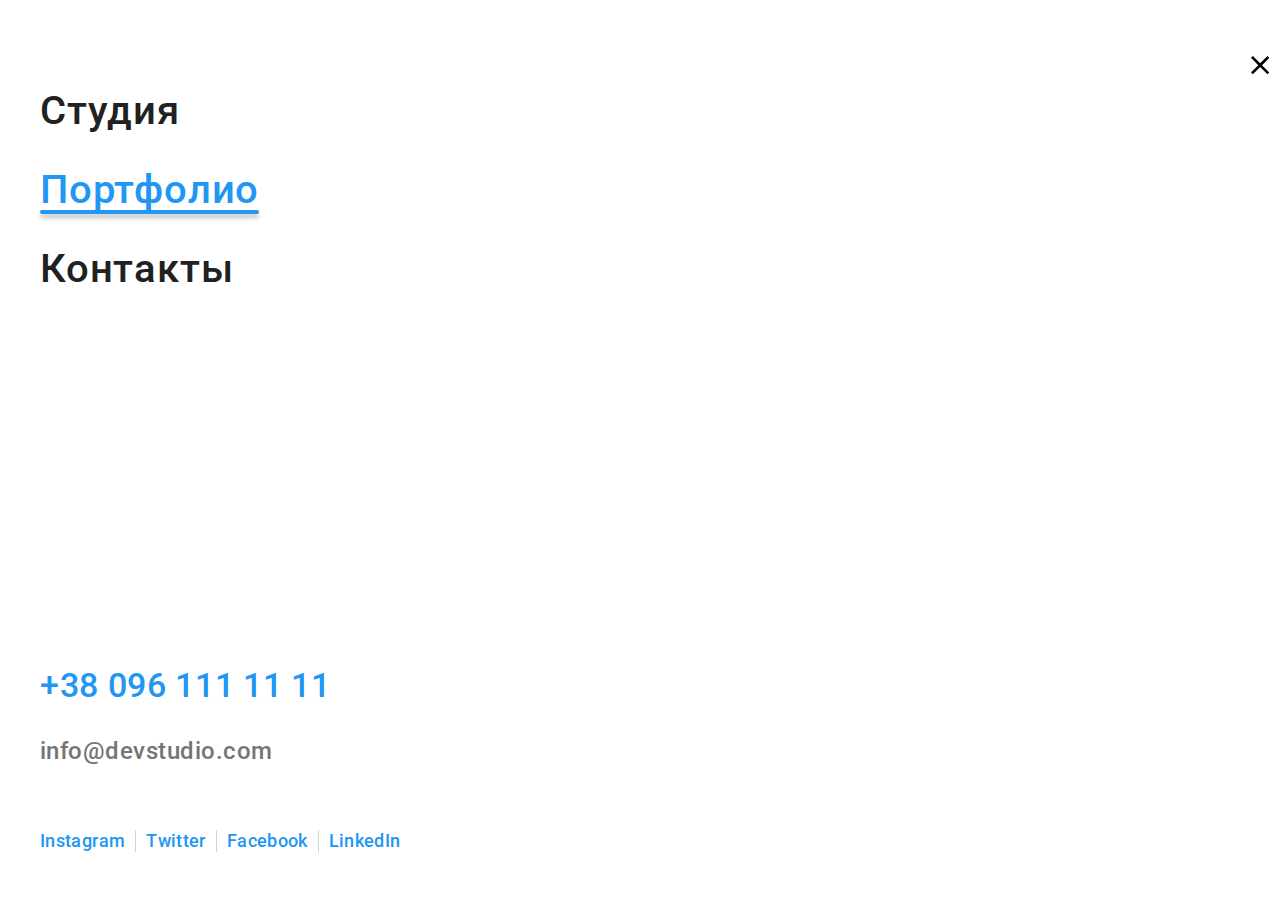
==== portfolio.html @ 72cf3270 "first commit" ====
<!DOCTYPE html>
<html lang="ru">
  <head>
    <meta charset="UTF-8" />
    <meta http-equiv="X-UA-Compatible" content="IE=edge" />
    <meta name="viewport" content="width=device-width, initial-scale=1.0" />
    <title>WebStudio</title>
    <link
      rel="stylesheet"
      href="https://cdnjs.cloudflare.com/ajax/libs/modern-normalize/1.1.0/modern-normalize.min.css"
    />
    <link rel="preconnect" href="https://fonts.googleapis.com" />
    <link rel="preconnect" href="https://fonts.gstatic.com" crossorigin />
    <link
      href="https://fonts.googleapis.com/css2?family=Raleway:wght@700&family=Roboto:wght@400;500;700;900&display=swap"
      rel="stylesheet"
    />
    <link rel="stylesheet" href="./css/main.css" />
  </head>
  <body>
    <!-- Навигация -->
    <header class="header">
      <div class="container header__conteiner">
        <nav class="navigation">
          <a href="./index.html" class="navigation__logo logo"
            >Web<span class="span-studio--black">Studio</span></a
          >
          <ul class="navigation__list">
            <li class="navigation__item">
              <a href="./index.html" class="navigation__link">Студия</a>
            </li>
            <li class="navigation__item">
              <a href="./portfolio.html" class="navigation__link current"
                >Портфолио</a
              >
            </li>
            <li class="navigation__item">
              <a href="" class="navigation__link">Контакты</a>
            </li>
          </ul>
        </nav>
        <ul class="contacts">
          <li class="contacts__item">
            <a href="mailto:info@devstudio.com" class="navigation__link mail">
              <svg class="contacts__icon mail" width="16" height="12">
                <use href="./images/symbol-defs.svg#icon-envelope"></use>
              </svg>
              info@devstudio.com
            </a>
          </li>

          <li class="contacts__item">
            <a href="tel:+380961111111" class="navigation__link tel">
              <svg class="contacts__icon tel" width="10" height="16">
                <use href="./images/symbol-defs.svg#icon-smartphone"></use>
              </svg>
              +38 096 111 11 11
            </a>
          </li>
        </ul>
        <button type="button" class="menu-open-btn">
          <svg class="menu-open__icon" width="24" height="16">
            <use href="./images/symbol-defs-2.svg#icon-menu-open"></use>
          </svg>
        </button>

        <div class="mob-menu">
          <div class="container-menu">
            <div class="mob-menu-top">
              <button type="button" class="menu-close-btn">
                <svg class="menu-close__icon" width="18.67" height="18.67">
                  <use href="./images/symbol-defs-2.svg#icon-menu-close"></use>
                </svg>
              </button>
              <ul class="mob-menu__list">
                <li class="mob-menu__item">
                  <a href="./index.html" class="mob-menu__link">Студия</a>
                </li>
                <li class="mob-menu__item">
                  <a href="./portfolio.html" class="mob-menu__link current"
                    >Портфолио</a
                  >
                </li>
                <li class="mob-menu__item">
                  <a href="" class="mob-menu__link">Контакты</a>
                </li>
              </ul>
            </div>
            <div class="mob-menu-bottom">
              <ul class="mob-menu__contacts">
                <li class="mob-menu__contacts__item">
                  <a href="tel:+380961111111" class="mob-menu__link tel">
                    +38 096 111 11 11
                  </a>
                </li>

                <li class="mob-menu__contacts__item">
                  <a
                    href="mailto:info@devstudio.com"
                    class="mob-menu__link mail"
                  >
                    info@devstudio.com
                  </a>
                </li>
              </ul>
              <div class="menu-social">
                <ul class="menu-social__list">
                  <li class="menu-social__item">
                    <a href="" class="menu-social__link">Instagram</a>
                  </li>
                  <li class="menu-social__item">
                    <a href="" class="menu-social__link">Twitter</a>
                  </li>
                  <li class="menu-social__item">
                    <a href="" class="menu-social__link">Facebook</a>
                  </li>
                  <li class="menu-social__item">
                    <a href="" class="menu-social__link">LinkedIn</a>
                  </li>
                </ul>
              </div>
            </div>
          </div>
        </div>
      </div>
    </header>
    <!-- Основной контент портфолио -->
    <!-- <main class="main">
      <section class="portfolio section">
        <div class="container">
          <h1 class="visually-hiden">Портфолио</h1>
          <ul class="button__list">
            <li class="button__item">
              <button type="button" class="button__portfolio">Все</button>
            </li>
            <li class="button__item">
              <button type="button" class="button__portfolio">Веб-Сайты</button>
            </li>
            <li class="button__item">
              <button type="button" class="button__portfolio">
                Приложения
              </button>
            </li>
            <li class="button__item">
              <button type="button" class="button__portfolio">Дизайн</button>
            </li>
            <li class="button__item">
              <button type="button" class="button__portfolio">Маркетинг</button>
            </li>
          </ul>

          <ul class="portfolio__list">
            <li class="portfolio__item">
              <a href="" class="portfolio__link">
                <div class="portfolio__wrap">
                  <img
                    src="./images/img_7.jpg"
                    alt="экран ноутбука"
                    width="370"
                    height="294"
                    class="porfolio__img"
                  />
                  <p class="portfolio__text">
                    Технокряк это современная площадка распространения
                    коронавируса. Компании используют эту платформу для
                    цифрового шпионажа и атак на защищённые сервера конкурентов.
                  </p>
                </div>
                <div class="portfolio__desc">
                  <h2 class="portfolio__title">Технокряк</h2>
                  <p class="portfolio__subtitle">Веб-сайт</p>
                </div>
              </a>
            </li>
            <li class="portfolio__item">
              <a href="" class="portfolio__link"
                ><div class="portfolio__wrap">
                  <img
                    src="./images/img_8.jpg"
                    alt="баскетболисты"
                    width="370"
                    height="294"
                    class="porfolio__img"
                  />
                  <p class="portfolio__text">
                    Технокряк это современная площадка распространения
                    коронавируса. Компании используют эту платформу для
                    цифрового шпионажа и атак на защищённые сервера конкурентов.
                  </p>
                </div>
                <div class="portfolio__desc">
                  <h2 class="portfolio__title">
                    Постер New Orlean vs Golden Star
                  </h2>
                  <p class="portfolio__subtitle">Дизайн</p>
                </div>
              </a>
            </li>
            <li class="portfolio__item">
              <a href="" class="portfolio__link"
                ><div class="portfolio__wrap">
                  <img
                    src="./images/img_9.jpg"
                    alt="логотип рыбного ресторана"
                    width="370"
                    height="294"
                    class="porfolio__img"
                  />
                  <p class="portfolio__text">
                    Технокряк это современная площадка распространения
                    коронавируса. Компании используют эту платформу для
                    цифрового шпионажа и атак на защищённые сервера конкурентов.
                  </p>
                </div>
                <div class="portfolio__desc">
                  <h2 class="portfolio__title">Ресторан Seafood</h2>
                  <p class="portfolio__subtitle">Приложение</p>
                </div>
              </a>
            </li>
            <li class="portfolio__item">
              <a href="" class="portfolio__link"
                ><div class="portfolio__wrap">
                  <img
                    src="./images/img_10.jpg"
                    alt="наушники"
                    width="370"
                    height="294"
                    class="porfolio__img"
                  />
                  <p class="portfolio__text">
                    Технокряк это современная площадка распространения
                    коронавируса. Компании используют эту платформу для
                    цифрового шпионажа и атак на защищённые сервера конкурентов.
                  </p>
                </div>
                <div class="portfolio__desc">
                  <h2 class="portfolio__title">Проект Prime</h2>
                  <p class="portfolio__subtitle">Маркетинг</p>
                </div>
              </a>
            </li>
            <li class="portfolio__item">
              <a href="" class="portfolio__link"
                ><div class="portfolio__wrap">
                  <img
                    src="./images/img_11.jpg"
                    alt="две коробки"
                    width="370"
                    height="294"
                    class="porfolio__img"
                  />
                  <p class="portfolio__text">
                    Технокряк это современная площадка распространения
                    коронавируса. Компании используют эту платформу для
                    цифрового шпионажа и атак на защищённые сервера конкурентов.
                  </p>
                </div>
                <div class="portfolio__desc">
                  <h2 class="portfolio__title">Проект Boxes</h2>
                  <p class="portfolio__subtitle">Приложение</p>
                </div>
              </a>
            </li>
            <li class="portfolio__item">
              <a href="" class="portfolio__link"
                ><div class="portfolio__wrap">
                  <img
                    src="./images/img_12.jpg"
                    alt="монитор"
                    width="370"
                    height="294"
                    class="porfolio__img"
                  />
                  <p class="portfolio__text">
                    Технокряк это современная площадка распространения
                    коронавируса. Компании используют эту платформу для
                    цифрового шпионажа и атак на защищённые сервера конкурентов.
                  </p>
                </div>
                <div class="portfolio__desc">
                  <h2 class="portfolio__title">Inspiration has no Borders</h2>
                  <p class="portfolio__subtitle">Веб-сайт</p>
                </div>
              </a>
            </li>
            <li class="portfolio__item">
              <a href="" class="portfolio__link"
                ><div class="portfolio__wrap">
                  <img
                    src="./images/img_13.jpg"
                    alt="открытая книга"
                    width="370"
                    height="294"
                    class="porfolio__img"
                  />
                  <p class="portfolio__text">
                    Технокряк это современная площадка распространения
                    коронавируса. Компании используют эту платформу для
                    цифрового шпионажа и атак на защищённые сервера конкурентов.
                  </p>
                </div>
                <div class="portfolio__desc">
                  <h2 class="portfolio__title">Издание Limited Edition</h2>
                  <p class="portfolio__subtitle">Дизайн</p>
                </div>
              </a>
            </li>
            <li class="portfolio__item">
              <a href="" class="portfolio__link"
                ><div class="portfolio__wrap">
                  <img
                    src="./images/img_14.jpg"
                    alt="этикетка"
                    width="370"
                    height="294"
                    class="porfolio__img"
                  />
                  <p class="portfolio__text">
                    Технокряк это современная площадка распространения
                    коронавируса. Компании используют эту платформу для
                    цифрового шпионажа и атак на защищённые сервера конкурентов.
                  </p>
                </div>
                <div class="portfolio__desc">
                  <h2 class="portfolio__title">Проект LAB</h2>
                  <p class="portfolio__subtitle">Маркетинг</p>
                </div>
              </a>
            </li>
            <li class="portfolio__item">
              <a href="" class="portfolio__link"
                ><div class="portfolio__wrap">
                  <img
                    src="./images/img_15.jpg"
                    alt="человек печатает на ноутбуке"
                    width="370"
                    height="294"
                    class="porfolio__img"
                  />
                  <p class="portfolio__text">
                    Технокряк это современная площадка распространения
                    коронавируса. Компании используют эту платформу для
                    цифрового шпионажа и атак на защищённые сервера конкурентов.
                  </p>
                </div>
                <div class="portfolio__desc">
                  <h2 class="portfolio__title">Growing Business</h2>
                  <p class="portfolio__subtitle">Приложение</p>
                </div>
              </a>
            </li>
          </ul>
        </div>
      </section>
    </main> -->

    <!-- Футер -->
    <footer class="footer">
      <div class="container footer-container">
        <div class="footer__address">
          <a href="./index.html" class="logo footer__logo"
            >Web<span class="span-studio--white">Studio</span></a
          >
          <address class="address">
            <ul class="address__list">
              <li class="address__item">
                <a
                  href="https://goo.gl/maps/JMuif2NkqDSQ35PG6"
                  target="_blank"
                  class="address__link"
                  >г. Киев, пр-т Леси Украинки, 26</a
                >
              </li>
              <li class="address__item">
                <a href="mailto:info@example.com" class="address__link-mail"
                  >info@example.com</a
                >
              </li>
              <li class="address__item">
                <a href="tel:+380991111111" class="address__link-tel"
                  >+38 099 111 11 11</a
                >
              </li>
            </ul>
          </address>
        </div>
        <div class="footer__social">
          <p class="footer__text">присоединяйтесь</p>
          <ul class="social">
            <li class="social__item">
              <a href="" class="social__link social__link--footer"
                ><svg class="social__icon" width="20" height="20">
                  <use href="./images/social-defs.svg#icon-instagram"></use>
                </svg>
              </a>
            </li>
            <li class="social__item">
              <a href="" class="social__link social__link--footer"
                ><svg class="social__icon" width="20" height="16.25">
                  <use href="./images/social-defs.svg#icon-twitter"></use>
                </svg>
              </a>
            </li>
            <li class="social__item">
              <a href="" class="social__link social__link--footer"
                ><svg class="social__icon" width="20" height="20">
                  <use href="./images/social-defs.svg#icon-facebook"></use>
                </svg>
              </a>
            </li>
            <li class="social__item">
              <a href="" class="social__link social__link--footer"
                ><svg class="social__icon" width="20" height="20">
                  <use href="./images/social-defs.svg#icon-linkedin"></use>
                </svg>
              </a>
            </li>
          </ul>
        </div>
        <div class="subscribe--footer">
          <form class="subscribe">
            <label for="subscribe-email" class="subscribe__text"
              >Подпишитесь на рассылку</label
            >
            <div class="subscribe__wrapper">
              <input
                type="text"
                name="subscribe-email"
                class="subscribe__input"
                id="subscribe-email"
                placeholder="E-mail"
              />
              <button class="btn btn--subscribe" type="submit">
                Подписаться
                <svg
                  class="social__icon social__icon--subscribe"
                  width="24"
                  height="24"
                >
                  <use href="./images/symbol-defs-2.svg#icon-icon_send"></use>
                </svg>
              </button>
            </div>
          </form>
        </div>
      </div>
    </footer>
    <script src="./js/menu.js"></script>
  </body>
</html>
---- css/main.css ----
body {
  margin: 0 auto;
  max-width: 1600px;
  font-family: Roboto, sans-serif;
  font-style: normal;
  background-color: white;
  color: var(--primary-text-color);
}

p,
h1,
h2,
h3,
h4,
h5,
h6 {
  margin: 0;
}

a {
  text-decoration: none;
}

ul {
  margin: 0;
  padding: 0;
  list-style: none;
}

button {
  cursor: pointer;
}

img {
  max-width: 100%;
  height: auto;
  display: block;
}

.background-text {
  bottom: 0;
  text-align: center;
  width: 100%;
  height: 70px;
  position: absolute;
  background: rgba(47, 48, 58, 0.8);
}

.btn {
  display: inline-flex;
  justify-content: center;
  align-items: center;
  width: 200px;
  height: 50px;
  padding-top: 10px;
  padding-bottom: 10px;
  cursor: pointer;
  font-weight: 700;
  font-size: 16px;
  line-height: 1.87;
  letter-spacing: 0.06em;
  color: #ffffff;
  background-color: var(--accent-color);
  border: 1px solid transparent;
  border-radius: 4px;
  transition: background-color 250ms cubic-bezier(0.4, 0, 0.2, 1);
}

.container {
  padding-left: 15px;
  padding-right: 15px;
  margin: 0 auto;
}

@media screen and (min-width: 480px) {
  .container {
    width: 480px;
  }
}

@media screen and (min-width: 768px) {
  .container {
    width: 768px;
  }
}

@media screen and (min-width: 1200px) {
  .container {
    width: 1200px;
  }
}

:root {
  --primary-text-color: #212121;
  --title-text-color: #757575;
  --accent-color: #2196f3;
  --icon-background-color: #f5f4fa;
  --card-gap: 30px;
}

.visually-hiden {
  position: absolute;
  width: 1px;
  height: 1px;
  margin: -1px;
  border: 0;
  padding: 0;
  white-space: nowrap;
  clip-path: inset(100%);
  clip: rect(0 0 0 0);
  overflow: hidden;
}

.section {
  padding-top: 94px;
  padding-bottom: 94px;
}

@media screen and (max-width: 1199px) {
  .section {
    padding-top: 60px;
    padding-bottom: 60px;
  }
}

.header__conteiner {
  display: flex;
  align-items: center;
  justify-content: center;
}

@media screen and (max-width: 767.98px) {
  .header__conteiner {
    margin-top: 10px;
    margin-bottom: 10px;
  }
}

.header {
  border-bottom: 1px solid #e5e5e5;
}

.logo {
  font-family: Raleway, cursive;
  font-weight: 700;
  font-size: 24px;
  line-height: 1.16;
  letter-spacing: 0.03em;
  color: var(--accent-color);
}

@media screen and (min-width: 1200px) {
  .logo {
    font-size: 26px;
    line-height: 1.19;
  }
}

.span-studio--black {
  color: #000000;
}

.navigation {
  display: flex;
  align-items: center;
  justify-content: center;
}

.navigation__list {
  display: none;
}

@media screen and (min-width: 768px) {
  .navigation__list {
    margin-left: 88px;
    display: flex;
  }
}

@media screen and (min-width: 1200px) {
  .navigation__list {
    margin-left: 93px;
    display: flex;
  }
}

.navigation__item + .navigation__item {
  margin-left: 50px;
}

.navigation__link {
  display: flex;
  align-items: center;
  padding-top: 32px;
  padding-bottom: 32px;
  color: var(--primary-text-color);
  font-weight: 500;
  font-size: 12px;
  line-height: 1.16;
  letter-spacing: 0.02em;
  transition: color 250ms cubic-bezier(0.4, 0, 0.2, 1);
}

@media screen and (min-width: 1200px) {
  .navigation__link {
    font-size: 14px;
    line-height: 1.14;
  }
}

.navigation__link.tel, .navigation__link.mail {
  color: var(--title-text-color);
  transition: color 250ms cubic-bezier(0.4, 0, 0.2, 1);
}

.navigation__link.mail:hover, .navigation__link.mail:focus, .navigation__link.tel:hover, .navigation__link.tel:focus {
  color: var(--accent-color);
}

.navigation__link:hover, .navigation__link:focus {
  color: var(--accent-color);
}

.contacts {
  display: none;
}

@media screen and (min-width: 768px) {
  .contacts {
    display: block;
    margin-left: 84px;
  }
}

@media screen and (min-width: 1200px) {
  .contacts {
    display: flex;
    margin-left: auto;
  }
}

@media screen and (min-width: 1200px) {
  .contacts__item + .contacts__item {
    margin-left: 50px;
  }
}

.contacts__icon {
  margin-right: 10px;
  fill: currentColor;
}

@media screen and (max-width: 1199px) {
  .contacts__icon.mail {
    width: 14px;
    height: 10px;
  }
}

@media screen and (max-width: 1199px) {
  .contacts__icon.tel {
    width: 10px;
    height: 14px;
  }
}

@media screen and (max-width: 1199px) {
  .navigation__link.mail {
    padding-top: 21px;
    padding-bottom: 5px;
  }
}

@media screen and (max-width: 1199px) {
  .navigation__link.tel {
    padding-top: 5px;
    padding-bottom: 21px;
  }
}

.menu-open-btn,
.menu-close-btn {
  width: 40px;
  height: 40px;
  display: block;
  margin-left: auto;
  border: none;
  background: transparent;
  transition: fill 250ms cubic-bezier(0.4, 0, 0.2, 1);
}

.menu-open-btn:focus, .menu-open-btn:hover,
.menu-close-btn:focus,
.menu-close-btn:hover {
  fill: --accent-color;
}

@media screen and (min-width: 768px) {
  .menu-open-btn {
    display: none;
  }
}

.mob-menu {
  position: fixed;
  background-color: #ffffff;
  z-index: 1;
  width: 100vw;
  height: 100vh;
  top: 0;
  left: 0;
  padding-top: 48px;
  padding-bottom: 48px;
}

.container-menu {
  height: 100%;
  display: flex;
  flex-direction: column;
  justify-content: space-between;
}

.mob-menu-top,
.mob-menu-bottom {
  padding-left: 40px;
}

.mob-menu__item:not(:last-child) {
  margin-bottom: 32px;
}

.mob-menu__link {
  font-weight: 500;
  font-size: 40px;
  line-height: 1.17;
  letter-spacing: 0.02em;
  color: #212121;
}

.mob-menu__link.mail {
  font-weight: 500;
  font-size: 24px;
  line-height: 1.16;
  letter-spacing: 0.02em;
  color: #757575;
}

.mob-menu__link.tel {
  font-weight: 500;
  font-size: 34px;
  line-height: 1.17;
  letter-spacing: 0.02em;
  color: #2196f3;
}

.mob-menu__contacts__item:first-child {
  margin-bottom: 32px;
}

.mob-menu__contacts__item:last-child {
  margin-bottom: 64px;
}

.menu-social__list {
  display: flex;
}

.menu-social__item:not(:last-child) {
  margin-right: 10px;
  padding-right: 10px;
  border-right: 1px solid rgba(33, 33, 33, 0.2);
}

.menu-social__link {
  font-weight: 500;
  font-size: 18px;
  line-height: 1.22;
  letter-spacing: 0.02em;
  color: #2196f3;
}

.current {
  color: var(--accent-color);
  position: relative;
}

@media screen and (min-width: 768px) {
  .current::after {
    content: "";
    width: 100%;
    height: 4px;
    border-radius: 2px;
    position: absolute;
    background-color: var(--accent-color);
    left: 0;
    bottom: -1px;
    box-shadow: 0px 4px 4px rgba(0, 0, 0, 0.25);
  }
}

.hero {
  padding-top: 118px;
  padding-bottom: 118px;
  background: #2f303a;
  background-image: linear-gradient(rgba(47, 48, 58, 0.4), rgba(47, 48, 58, 0.4)), url(../images/Header-tell.jpg);
  background-repeat: no-repeat;
  background-position: center;
  background-size: cover;
  text-align: center;
}

@media screen and (min-width: 768px) {
  .hero {
    background-image: linear-gradient(rgba(47, 48, 58, 0.4), rgba(47, 48, 58, 0.4)), url(../images/Header-tab.jpg);
  }
}

@media screen and (min-width: 1200px) {
  .hero {
    padding-top: 200px;
    padding-bottom: 200px;
    background-image: linear-gradient(rgba(47, 48, 58, 0.4), rgba(47, 48, 58, 0.4)), url(../images/img_16.jpg);
  }
}

.hero__container {
  width: 100%;
  padding: 0;
}

@media screen and (min-width: 480px) {
  .hero__container {
    width: 380px;
  }
}

@media screen and (min-width: 1200px) {
  .hero__container {
    width: 696px;
  }
}

.hero__title {
  width: 100%;
  margin-bottom: 30px;
  font-weight: 900;
  font-size: 26px;
  line-height: calc(42 / 26);
  letter-spacing: 0.06em;
  text-transform: uppercase;
  color: #ffffff;
}

@media screen and (min-width: 1200px) {
  .hero__title {
    font-size: 44px;
    line-height: 1.36;
  }
}

@media screen and (min-width: 1200px) {
  .advantages.section {
    padding-bottom: 0px;
  }
}

@media screen and (min-width: 768px) {
  .advantages__item {
    width: calc(100% / 2 - 30px);
    margin-left: 30px;
  }
}

@media screen and (min-width: 1200px) {
  .advantages__item {
    width: calc(1170px / 4 - 30px);
    justify-content: center;
  }
}

@media screen and (min-width: 768px) {
  .advantages__list {
    display: flex;
    flex-wrap: wrap;
    margin-left: -30px;
  }
}

@media screen and (max-width: 1199px) {
  .advantages__list :not(:last-child) {
    margin-bottom: 30px;
  }
}

.advantages__slogan {
  text-align: center;
  font-weight: 700;
  font-size: 14px;
  line-height: 1.14;
  letter-spacing: 0.03em;
  text-transform: uppercase;
  margin-bottom: 10px;
}

@media screen and (min-width: 768px) {
  .advantages__slogan {
    text-align: left;
  }
}

.advantages__text {
  font-size: 14px;
  line-height: 1.71;
  letter-spacing: 0.03em;
  color: var(--title-text-color);
}

.advantages__icon {
  display: flex;
  justify-content: center;
  align-items: center;
  box-shadow: 0px 4px 4px rgba(0, 0, 0, 0.25);
  width: 100%;
  height: 120px;
  background-color: var(--icon-background-color);
  border-radius: 4px;
  margin-bottom: var(--card-gap);
}

@media screen and (max-width: 1199px) {
  .about {
    position: absolute;
    width: 1px;
    height: 1px;
    margin: -1px;
    border: 0;
    padding: 0;
    white-space: nowrap;
    clip-path: inset(100%);
    clip: rect(0 0 0 0);
    overflow: hidden;
  }
}

.about__title {
  margin-bottom: 50px;
  font-weight: 700;
  font-size: 36px;
  line-height: 1.16;
  text-align: center;
  letter-spacing: 0.03em;
}

.about__list {
  display: flex;
  justify-content: center;
  position: relative;
}

.about__item + .about__item {
  margin-left: 30px;
}

.about__wrap {
  position: relative;
}

.about__text {
  font-weight: 700;
  font-size: 14px;
  padding-top: 27px;
  line-height: 1.14;
  letter-spacing: 0.03em;
  text-transform: uppercase;
  color: #ffffff;
}

.workers {
  background-color: #f5f4fa;
}

.workers__title {
  margin-bottom: 50px;
  font-weight: 700;
  font-size: 36px;
  line-height: 1.16;
  text-align: center;
  letter-spacing: 0.03em;
}

@media screen and (max-width: 1199px) {
  .workers__list :not(:last-child) {
    margin-bottom: 30px;
  }
}

@media screen and (min-width: 768px) {
  .workers__list {
    display: flex;
    flex-wrap: wrap;
    margin-left: -30px;
  }
}

.workers__item {
  background-color: #ffffff;
  width: 100%;
  border-radius: 10px;
  box-shadow: 0px 4px 4px rgba(0, 0, 0, 0.25);
}

@media screen and (min-width: 768px) {
  .workers__item {
    width: calc(100% / 2 - 30px);
    margin-left: 30px;
    margin-bottom: 30px;
  }
}

@media screen and (min-width: 1200px) {
  .workers__item {
    width: calc(1170px / 4 - 30px);
    justify-content: center;
  }
}

.workers__img {
  width: 100%;
  align-self: flex-start;
}

.workers__desc {
  padding-top: 30px;
  padding-bottom: 30px;
}

.workers__name {
  margin-bottom: 10px;
  font-weight: 500;
  font-size: 16px;
  line-height: 19px;
  text-align: center;
  letter-spacing: 0.03em;
}

.workers__text {
  margin-bottom: 16px;
  font-size: 16px;
  line-height: 1.18;
  text-align: center;
  letter-spacing: 0.03em;
  color: var(--title-text-color);
}

.social {
  display: flex;
  justify-content: center;
}

.social__item + .social__item {
  margin-left: 10px;
}

.social__link {
  display: flex;
  justify-content: center;
  align-items: center;
  padding: 0;
  border: 0;
  width: 44px;
  height: 44px;
  border-radius: 50%;
}

.social__link:hover, .social__link:focus {
  color: #ffffff;
  background-color: var(--accent-color);
}

.social__link--workers {
  color: #afb1b8;
  transition: color 250ms cubic-bezier(0.4, 0, 0.2, 1), background-color 250ms cubic-bezier(0.4, 0, 0.2, 1);
}

.social__icon {
  fill: currentColor;
}

.customers__text {
  font-weight: 700;
  font-size: 36px;
  line-height: 1.16;
  text-align: center;
  letter-spacing: 0.03em;
  margin-bottom: 50px;
}

.customers__list {
  display: flex;
  flex-wrap: wrap;
  margin-left: -30px;
}

@media screen and (min-width: 768px) {
  .customers__list {
    display: flex;
    flex-wrap: wrap;
    margin-left: -30px;
  }
}

@media screen and (max-width: 1199px) {
  .customers__item:nth-last-child(n + 3) {
    margin-bottom: 30px;
  }
}

.customers__item {
  width: 100%;
  height: 92px;
  box-sizing: border-box;
  width: calc(100% / 2 - 30px);
  margin-left: 30px;
}

@media screen and (min-width: 768px) {
  .customers__item {
    width: calc(100% / 3 - 30px);
    margin-left: 30px;
  }
}

@media screen and (min-width: 1200px) {
  .customers__item {
    width: 170px;
    justify-content: center;
  }
}

.customers__link {
  display: flex;
  justify-content: center;
  align-items: center;
  width: 100%;
  height: 100%;
  border: 1px solid #afb1b8;
  border-radius: 4px;
  color: #afb1b8;
  transition: color 250ms cubic-bezier(0.4, 0, 0.2, 1), box-shadow 250ms cubic-bezier(0.4, 0, 0.2, 1), border-color 250ms cubic-bezier(0.4, 0, 0.2, 1);
}

.customers__link:hover, .customers__link:focus {
  box-shadow: 0px 4px 4px rgba(0, 0, 0, 0.25);
  border-color: var(--accent-color);
  color: var(--accent-color);
}

.customers__icon {
  fill: currentColor;
}

.footer {
  background: #2f303a;
  display: block;
  padding-top: 60px;
  padding-bottom: 60px;
}

.footer-container {
  align-items: center;
  justify-content: center;
  text-align: center;
}

@media screen and (min-width: 1200px) {
  .footer-container {
    display: flex;
    align-items: baseline;
  }
}

@media screen and (min-width: 768px) and (max-width: 1199px) {
  .footer__link {
    display: flex;
    justify-content: center;
  }
}

@media screen and (min-width: 1200px) {
  .footer__link {
    display: flex;
    align-items: baseline;
  }
}

@media screen and (max-width: 1199px) {
  .footer__address {
    margin-bottom: 60px;
  }
}

.footer__logo {
  display: block;
  margin-bottom: 20px;
}

.span-studio--white {
  color: white;
}

.address__item {
  font-style: normal;
}

.address__item:not(:last-child) {
  margin-bottom: 9px;
}

.address__link {
  font-size: 14px;
  line-height: 1.71;
  letter-spacing: 0.03em;
  color: #ffffff;
}

.address__link-mail,
.address__link-tel {
  margin-top: 9px;
  font-size: 14px;
  line-height: 1.71;
  letter-spacing: 0.03em;
  color: rgba(255, 255, 255, 0.6);
}

.footer__text {
  font-weight: 700;
  font-size: 14px;
  line-height: 1.14;
  letter-spacing: 0.03em;
  text-transform: uppercase;
  color: #ffffff;
  margin-bottom: 20px;
}

@media screen and (max-width: 1199px) {
  .footer__social {
    margin-bottom: 60px;
  }
}

@media screen and (min-width: 768px) {
  .footer__social {
    margin-left: 165px;
  }
}

@media screen and (min-width: 1200px) {
  .footer__social {
    margin-left: 70px;
  }
}

.social__link--footer {
  background: rgba(255, 255, 255, 0.1);
  color: #ffffff;
  transition: background-color 250ms cubic-bezier(0.4, 0, 0.2, 1);
}

@media screen and (min-width: 1200px) {
  .subscribe--footer {
    margin-left: 93px;
  }
}

.subscribe {
  display: flex;
  flex-direction: column;
}

@media screen and (min-width: 480px) and (max-width: 1199px) {
  .subscribe {
    width: 450px;
    display: inline-flex;
  }
}

@media screen and (min-width: 1200px) {
  .subscribe {
    align-items: start;
  }
}

.subscribe__text {
  font-weight: 700;
  font-size: 14px;
  line-height: 1.14;
  letter-spacing: 0.03em;
  text-transform: uppercase;
  color: #ffffff;
  margin-bottom: 20px;
  cursor: pointer;
}

.subscribe__wrapper {
  position: relative;
}

.subscribe__input {
  width: 100%;
  margin-bottom: 20px;
  height: 50px;
  padding-left: 16px;
  border: 1px solid rgba(255, 255, 255, 0.3);
  box-sizing: border-box;
  box-shadow: 0px 4px 4px rgba(0, 0, 0, 0.15);
  border-radius: 4px;
  background-color: #2f303a;
  color: rgba(255, 255, 255, 0.6);
}

@media screen and (min-width: 480px) {
  .subscribe__input {
    width: 450px;
  }
}

@media screen and (min-width: 1200px) {
  .subscribe__input {
    width: 358px;
  }
}

.btn--subscribe {
  margin-left: 12px;
}

.social__icon--subscribe {
  margin-left: 10px;
}

.backdrop {
  width: 100vw;
  height: 100vh;
  background-color: rgba(0, 0, 0, 0.2);
  position: fixed;
  top: 0;
  left: 0;
  transition: opacity 250ms cubic-bezier(0.4, 0, 0.2, 1), visibility 250ms cubic-bezier(0.4, 0, 0.2, 1);
}

.modal {
  width: 100%;
  background-color: #ffffff;
  border-radius: 4px;
  position: absolute;
  top: 50%;
  left: 50%;
  transform: translate(-50%, -50%);
  padding: 40px;
}

@media screen and (min-width: 480px) {
  .modal {
    width: 450px;
    min-height: 609px;
  }
}

@media screen and (min-width: 1200px) {
  .modal {
    width: 528px;
    min-height: 581px;
  }
}

.modal__close-btn {
  width: 30px;
  height: 30px;
  border-radius: 50%;
  border: 1px solid rgba(0, 0, 0, 0.1);
  background-color: transparent;
  position: absolute;
  top: 8px;
  right: 8px;
  transition: fill 250ms cubic-bezier(0.4, 0, 0.2, 1);
}

.modal__close-btn:focus, .modal__close-btn:hover {
  fill: var(--accent-color);
}

.is-hidden {
  opacity: 0;
  pointer-events: none;
  visibility: hidden;
}

.modal__form {
  display: flex;
  flex-direction: column;
  align-items: center;
}

.modal__title {
  font-weight: 700;
  font-size: 20px;
  line-height: 1.5;
  text-align: center;
  letter-spacing: 0.03em;
  margin-bottom: 12px;
}

@media screen and (min-width: 1200px) {
  .modal__title {
    font-size: 20px;
    line-height: 1.15;
  }
}

.modal__field {
  display: flex;
  flex-direction: column;
  align-items: start;
  width: 100%;
  margin-bottom: 10px;
}

.modal__label {
  font-size: 12px;
  line-height: 1.16;
  letter-spacing: 0.01em;
  color: #757575;
  margin-bottom: 4px;
}

.modal__label:hover {
  cursor: pointer;
}

.modal__wrap {
  position: relative;
  width: 100%;
}

.modal__input {
  width: 100%;
  height: 40px;
  border: 1px solid rgba(33, 33, 33, 0.2);
  box-sizing: border-box;
  padding-left: 42px;
  border-radius: 4px;
  transition: border 250ms cubic-bezier(0.4, 0, 0.2, 1);
}

.modal__input:hover {
  cursor: pointer;
}

.modal__input:focus {
  outline: none;
  border: 1px solid var(--accent-color);
}

.modal__input:focus + .modal__icon {
  fill: var(--accent-color);
}

.modal__icon {
  padding: 0;
  position: absolute;
  top: 50%;
  left: 15px;
  transform: translateY(-50%);
  transition: fill 250ms cubic-bezier(0.4, 0, 0.2, 1);
}

.modal__textarea {
  margin-bottom: 20px;
}

textarea {
  resize: none;
  width: 100%;
  height: 120px;
  border: 1px solid rgba(33, 33, 33, 0.2);
  border-radius: 4px;
  padding: 12px 16px;
  transition: border 250ms cubic-bezier(0.4, 0, 0.2, 1);
  resize: none;
  outline: none;
}

textarea::placeholder {
  font-family: var(--main-font);
  font-weight: 400;
  font-size: 14px;
  line-height: 1.14;
  letter-spacing: 0.01em;
  color: rgba(117, 117, 117, 0.5);
}

textarea:hover {
  cursor: pointer;
}

textarea:focus {
  outline: none;
  border: 1px solid var(--accent-color);
}

.checkbox {
  position: relative;
  display: flex;
  justify-content: end;
  margin-bottom: 30px;
}

.checkbox__label {
  margin-left: 22px;
  cursor: pointer;
  font-family: var(--primary-text-color);
  font-weight: 400;
  font-size: 14px;
  line-height: 1.71;
  letter-spacing: 0.03em;
  color: var(--title-text-color);
}

.checkbox__link {
  font-size: 14px;
  line-height: 1.71;
  letter-spacing: 0.03em;
  text-decoration-line: underline;
  color: var(--accent-color);
}

.checkbox__icon {
  position: absolute;
  top: 50%;
  left: 0;
  transform: translateY(-50%);
  display: flex;
  justify-content: center;
  align-items: center;
  width: 16px;
  height: 15px;
  border: 2px solid #212121;
  border-radius: 2px;
  fill: transparent;
  transition: border 250ms cubic-bezier(0.4, 0, 0.2, 1), background-color 250ms cubic-bezier(0.4, 0, 0.2, 1);
}

.checkbox:focus + .checkbox__label > .check-icon {
  border: 2px solid var(--accent-color);
}

.checkbox:checked + .checkbox__label > .check-icon {
  background-color: var(--accent-color);
  border: 2px solid var(--accent-color);
  fill: #ffffff;
}

.checkbox:focus + .checkbox__label > .check-icon {
  border-color: var(--accent-color);
}

.checkbox__link {
  color: var(--accent-color);
}

.portfolio__list {
  display: flex;
  flex-wrap: wrap;
  margin-left: -30px;
  margin-top: -30px;
}

.portfolio__item {
  margin-top: var(--card-gap);
  margin-left: var(--card-gap);
  flex-basis: calc(100% / 3 - var(--card-gap));
  position: relative;
}

.portfolio__link {
  display: block;
  transition: box-shadow 250ms cubic-bezier(0.4, 0, 0.2, 1);
}

.portfolio__link:hover, .portfolio__link:focus {
  box-shadow: 0px 4px 4px rgba(0, 0, 0, 0.25);
}

.portfolio__link:hover .portfolio__text,
.portfolio__link:focus .portfolio__text {
  transform: translateY(0);
}

.portfolio__wrap {
  position: relative;
  overflow: hidden;
}

.portfolio__text {
  font-size: 18px;
  line-height: 1.55;
  letter-spacing: 0.03em;
  color: #ffffff;
  position: absolute;
  top: 0;
  left: 0;
  background-color: rgba(33, 150, 243, 0.9);
  padding: 63px 24px;
  height: 100%;
  transform: translateY(100%);
  transition: transform 250ms cubic-bezier(0.4, 0, 0.2, 1);
}

.portfolio__title {
  font-style: normal;
  font-weight: bold;
  font-size: 18px;
  line-height: 2;
  letter-spacing: 0.06em;
  color: var(--primary-text-color);
}

.portfolio__subtitle {
  font-size: 16px;
  line-height: 1.87;
  letter-spacing: 0.03em;
  color: var(--title-text-color);
}

.portfolio__desc {
  border-right: 1px solid #eeeeee;
  border-left: 1px solid #eeeeee;
  border-bottom: 1px solid #eeeeee;
  padding-top: 20px;
  padding-bottom: 20px;
  padding-left: 24px;
  padding-right: 24px;
}

.button__list {
  display: flex;
  flex-wrap: wrap;
  margin-bottom: 54px;
}

.button__portfolio {
  padding: 6px 20px;
  border-color: #f5f4fa;
  background-color: #f5f4fa;
  border-radius: 4px;
  font-weight: 500;
  font-size: 16px;
  line-height: 1.62;
  text-align: center;
  letter-spacing: 0.03em;
  font-style: inherit;
  cursor: pointer;
  border: 0;
  transition: color 250ms cubic-bezier(0.4, 0, 0.2, 1), box-shadow 250ms cubic-bezier(0.4, 0, 0.2, 1), background-color 250ms cubic-bezier(0.4, 0, 0.2, 1);
}

.button__portfolio:hover, .button__portfolio:focus {
  color: #ffffff;
  background-color: var(--accent-color);
  border-color: var(--accent-color);
  box-shadow: 0px 4px 4px rgba(0, 0, 0, 0.25);
}
/*# sourceMappingURL=main.css.map */
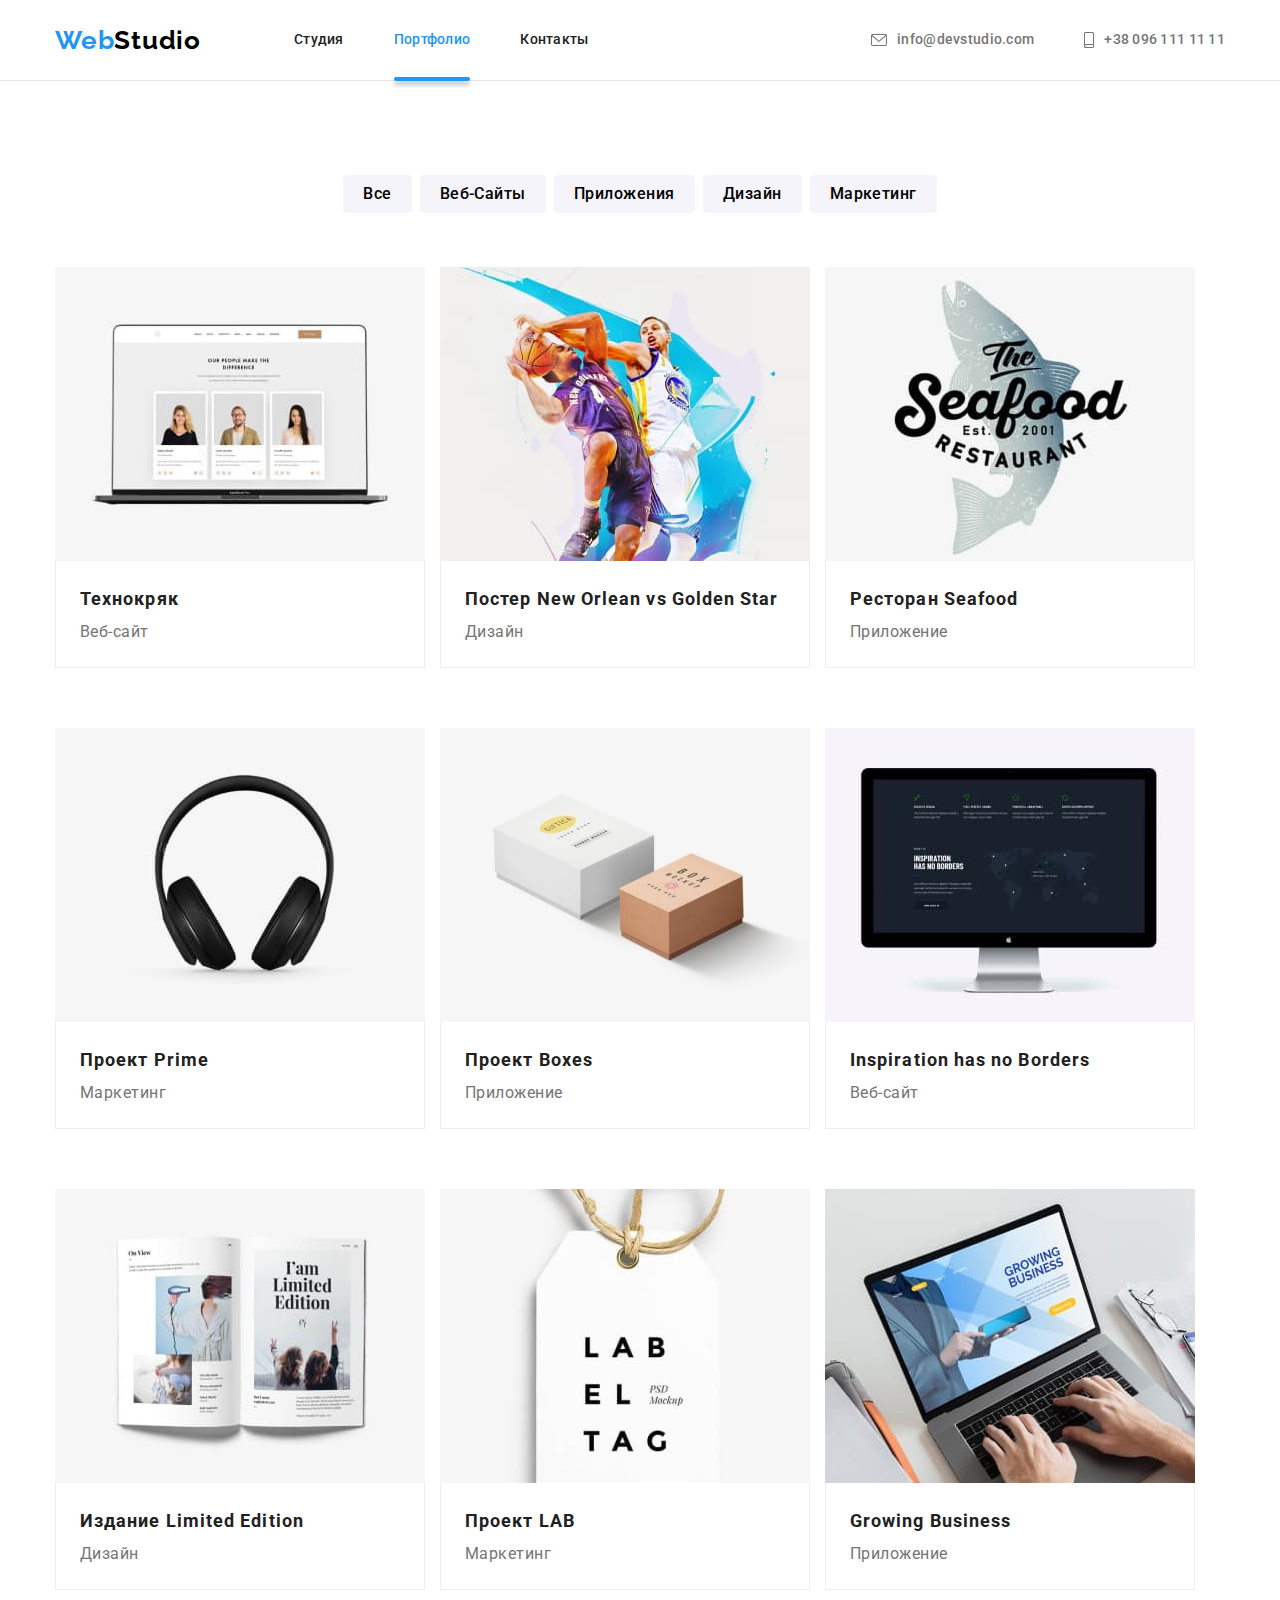
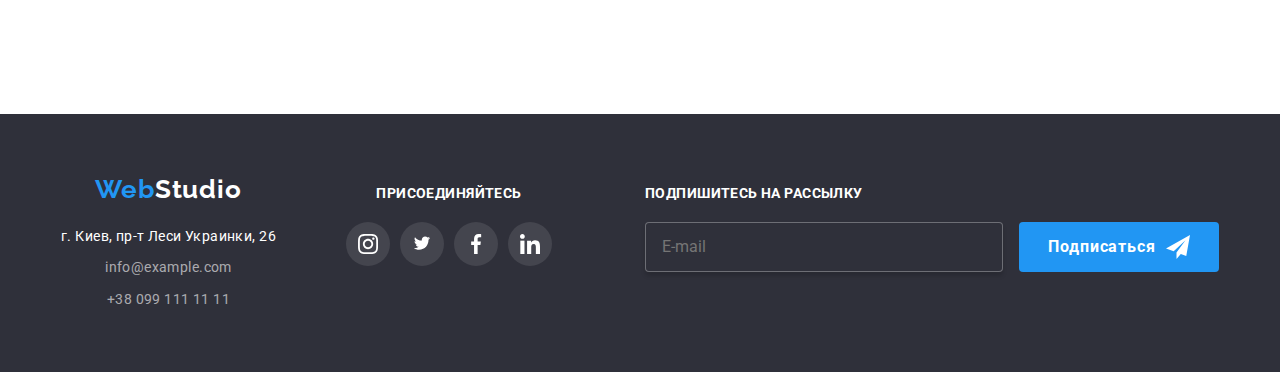
==== commit 76fa1ec5: "second commit" ====
--- a/portfolio.html
+++ b/portfolio.html
@@ -64,7 +64,7 @@
           </svg>
         </button>
 
-        <div class="mob-menu">
+        <div class="mob-menu is-hidden">
           <div class="container-menu">
             <div class="mob-menu-top">
               <button type="button" class="menu-close-btn">
@@ -125,7 +125,7 @@
       </div>
     </header>
     <!-- Основной контент портфолио -->
-    <!-- <main class="main">
+    <main class="main">
       <section class="portfolio section">
         <div class="container">
           <h1 class="visually-hiden">Портфолио</h1>
@@ -353,70 +353,73 @@
           </ul>
         </div>
       </section>
-    </main> -->
+    </main>
 
     <!-- Футер -->
     <footer class="footer">
       <div class="container footer-container">
-        <div class="footer__address">
-          <a href="./index.html" class="logo footer__logo"
-            >Web<span class="span-studio--white">Studio</span></a
-          >
-          <address class="address">
-            <ul class="address__list">
-              <li class="address__item">
-                <a
-                  href="https://goo.gl/maps/JMuif2NkqDSQ35PG6"
-                  target="_blank"
-                  class="address__link"
-                  >г. Киев, пр-т Леси Украинки, 26</a
-                >
+        <div class="footer__link">
+          <div class="footer__address">
+            <a href="./index.html" class="logo footer__logo"
+              >Web<span class="span-studio--white">Studio</span></a
+            >
+
+            <address class="address">
+              <ul class="address__list">
+                <li class="address__item">
+                  <a
+                    href="https://goo.gl/maps/JMuif2NkqDSQ35PG6"
+                    target="_blank"
+                    class="address__link"
+                    >г. Киев, пр-т Леси Украинки, 26</a
+                  >
+                </li>
+                <li class="address__item">
+                  <a href="mailto:info@example.com" class="address__link-mail"
+                    >info@example.com</a
+                  >
+                </li>
+                <li class="address__item">
+                  <a href="tel:+380991111111" class="address__link-tel"
+                    >+38 099 111 11 11</a
+                  >
+                </li>
+              </ul>
+            </address>
+          </div>
+          <div class="footer__social">
+            <p class="footer__text">присоединяйтесь</p>
+            <ul class="social">
+              <li class="social__item">
+                <a href="" class="social__link social__link--footer"
+                  ><svg class="social__icon" width="20" height="20">
+                    <use href="./images/social-defs.svg#icon-instagram"></use>
+                  </svg>
+                </a>
               </li>
-              <li class="address__item">
-                <a href="mailto:info@example.com" class="address__link-mail"
-                  >info@example.com</a
-                >
+              <li class="social__item">
+                <a href="" class="social__link social__link--footer"
+                  ><svg class="social__icon" width="20" height="16.25">
+                    <use href="./images/social-defs.svg#icon-twitter"></use>
+                  </svg>
+                </a>
               </li>
-              <li class="address__item">
-                <a href="tel:+380991111111" class="address__link-tel"
-                  >+38 099 111 11 11</a
-                >
+              <li class="social__item">
+                <a href="" class="social__link social__link--footer"
+                  ><svg class="social__icon" width="20" height="20">
+                    <use href="./images/social-defs.svg#icon-facebook"></use>
+                  </svg>
+                </a>
+              </li>
+              <li class="social__item">
+                <a href="" class="social__link social__link--footer"
+                  ><svg class="social__icon" width="20" height="20">
+                    <use href="./images/social-defs.svg#icon-linkedin"></use>
+                  </svg>
+                </a>
               </li>
             </ul>
-          </address>
-        </div>
-        <div class="footer__social">
-          <p class="footer__text">присоединяйтесь</p>
-          <ul class="social">
-            <li class="social__item">
-              <a href="" class="social__link social__link--footer"
-                ><svg class="social__icon" width="20" height="20">
-                  <use href="./images/social-defs.svg#icon-instagram"></use>
-                </svg>
-              </a>
-            </li>
-            <li class="social__item">
-              <a href="" class="social__link social__link--footer"
-                ><svg class="social__icon" width="20" height="16.25">
-                  <use href="./images/social-defs.svg#icon-twitter"></use>
-                </svg>
-              </a>
-            </li>
-            <li class="social__item">
-              <a href="" class="social__link social__link--footer"
-                ><svg class="social__icon" width="20" height="20">
-                  <use href="./images/social-defs.svg#icon-facebook"></use>
-                </svg>
-              </a>
-            </li>
-            <li class="social__item">
-              <a href="" class="social__link social__link--footer"
-                ><svg class="social__icon" width="20" height="20">
-                  <use href="./images/social-defs.svg#icon-linkedin"></use>
-                </svg>
-              </a>
-            </li>
-          </ul>
+          </div>
         </div>
         <div class="subscribe--footer">
           <form class="subscribe">
--- a/css/main.css
+++ b/css/main.css
@@ -813,7 +813,7 @@
 }
 
 .address__item:not(:last-child) {
-  margin-bottom: 9px;
+  margin-bottom: 8px;
 }
 
 .address__link {
@@ -1171,15 +1171,40 @@
 .portfolio__list {
   display: flex;
   flex-wrap: wrap;
-  margin-left: -30px;
-  margin-top: -30px;
+}
+
+@media screen and (min-width: 1200px) {
+  .portfolio__list {
+    margin-left: -30px;
+    margin-top: -30px;
+  }
 }
 
 .portfolio__item {
-  margin-top: var(--card-gap);
-  margin-left: var(--card-gap);
-  flex-basis: calc(100% / 3 - var(--card-gap));
-  position: relative;
+  margin-left: 15px;
+  margin-right: 15px;
+}
+
+.portfolio__item:not(:last-child) {
+  margin-bottom: 30px;
+}
+
+@media screen and (min-width: 768px) {
+  .portfolio__item {
+    flex-basis: calc(100% / 2 - var(--card-gap));
+    position: relative;
+  }
+}
+
+@media screen and (min-width: 1200px) {
+  .portfolio__item {
+    margin-left: -15px;
+    margin-right: -15px;
+    margin-top: var(--card-gap);
+    margin-left: var(--card-gap);
+    flex-basis: calc(100% / 3 - var(--card-gap));
+    position: relative;
+  }
 }
 
 .portfolio__link {
@@ -1242,10 +1267,32 @@
   padding-right: 24px;
 }
 
+@media screen and (max-width: 767.98px) {
+  .porfolio__img {
+    width: 100%;
+  }
+}
+
 .button__list {
   display: flex;
   flex-wrap: wrap;
   margin-bottom: 54px;
+}
+
+@media screen and (min-width: 768px) {
+  .button__list {
+    justify-content: center;
+  }
+}
+
+.button__item:not(:last-child) {
+  margin-right: 8px;
+}
+
+@media screen and (max-width: 767.98px) {
+  .button__item:nth-last-child(n + 3) {
+    margin-bottom: 15px;
+  }
 }
 
 .button__portfolio {
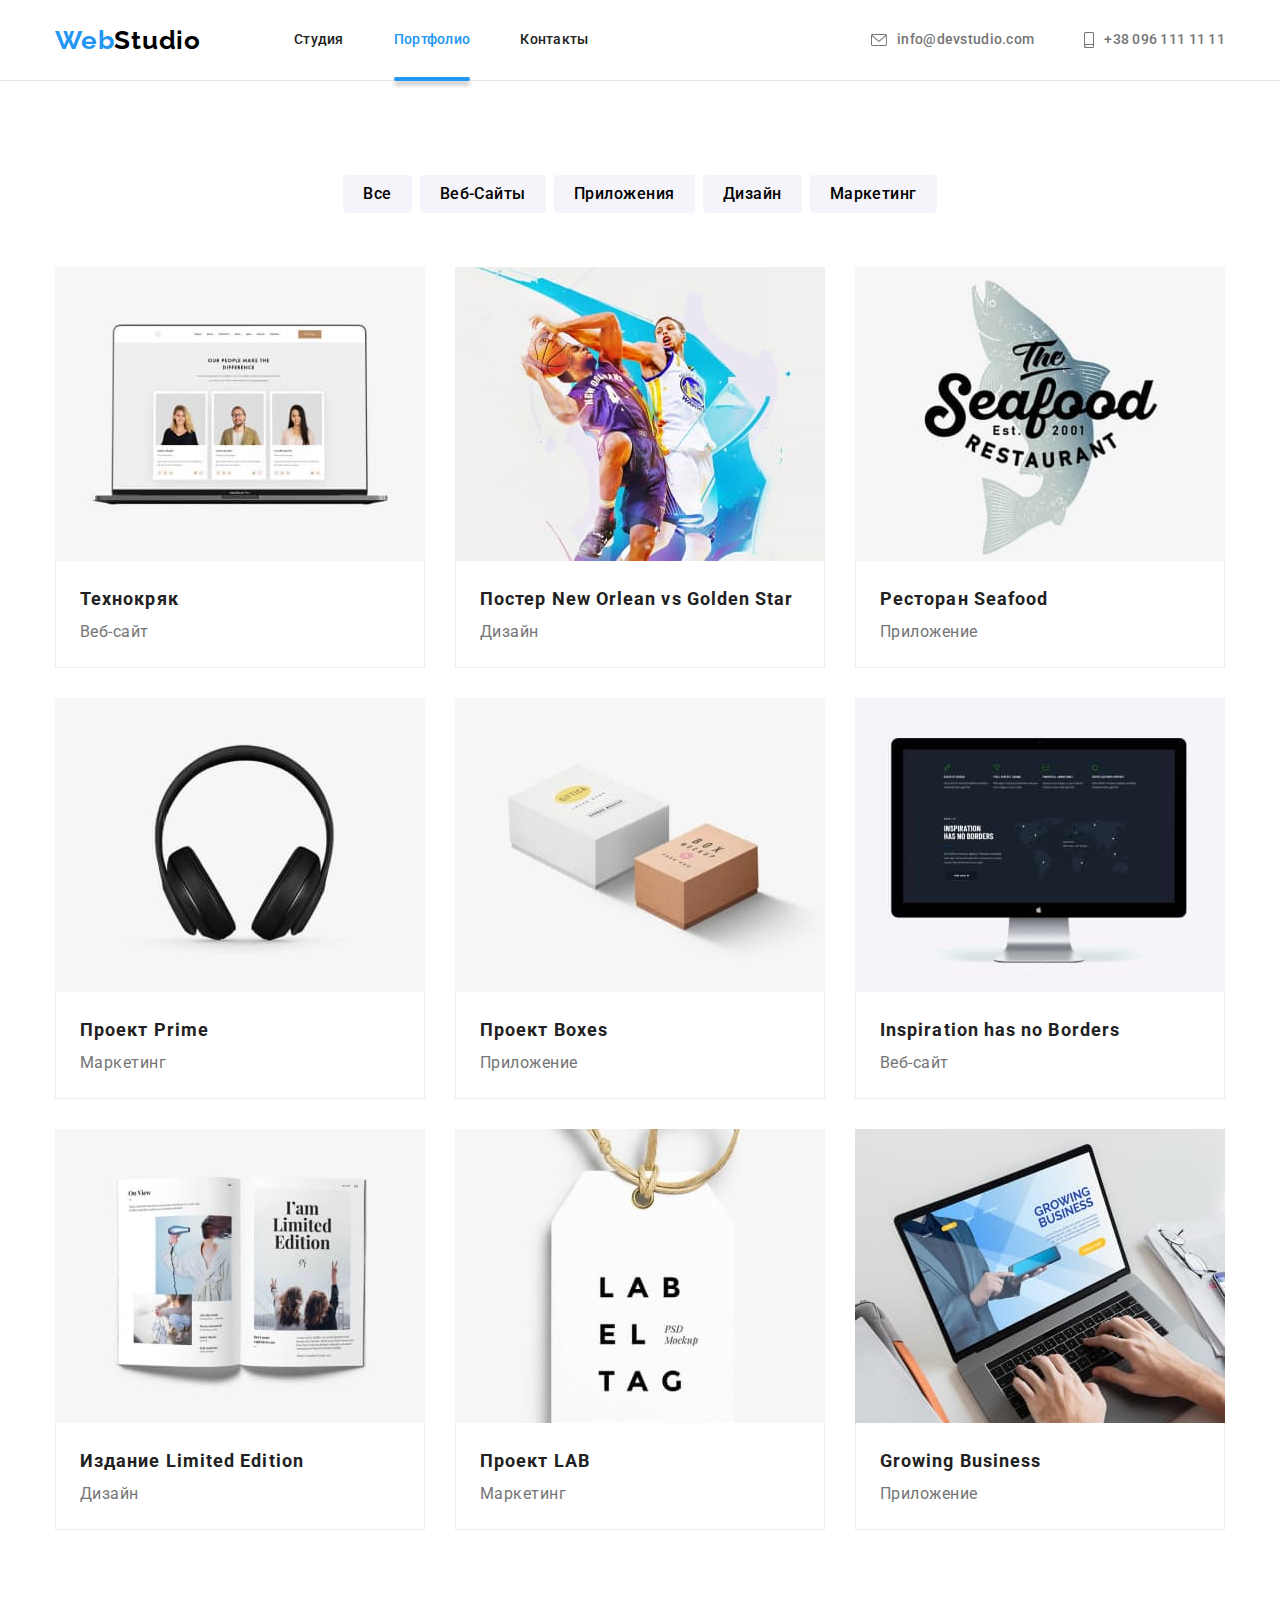
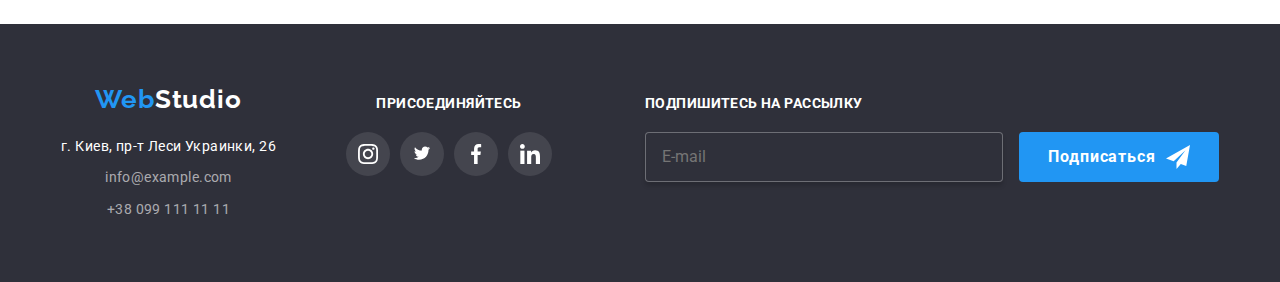
==== commit 23e23d94: "add photo retina" ====
--- a/portfolio.html
+++ b/portfolio.html
@@ -153,13 +153,32 @@
             <li class="portfolio__item">
               <a href="" class="portfolio__link">
                 <div class="portfolio__wrap">
-                  <img
-                    src="./images/img_7.jpg"
-                    alt="экран ноутбука"
-                    width="370"
-                    height="294"
-                    class="porfolio__img"
-                  />
+                  <picture>
+                    <source
+                      srcset="./images/img_7.jpg 1x, ./images/img_7-2x.jpeg 2x"
+                      media="(min-width: 1200px)"
+                    />
+                    <source
+                      srcset="
+                        ./images/img_7-tab.jpeg    1x,
+                        ./images/img_7-tab-2x.jpeg 2x
+                      "
+                      media="(min-width: 768px)"
+                    />
+                    <source
+                      srcset="
+                        ./images/img_7-mob.jpeg    1x,
+                        ./images/img_7-mob-2x.jpeg 2x
+                      "
+                      media="(min-width: 320px)"
+                    />
+                    <img
+                      src="./images/img_7.jpg"
+                      alt="экран ноутбука"
+                      class="porfolio__img"
+                    />
+                  </picture>
+
                   <p class="portfolio__text">
                     Технокряк это современная площадка распространения
                     коронавируса. Компании используют эту платформу для
@@ -175,13 +194,32 @@
             <li class="portfolio__item">
               <a href="" class="portfolio__link"
                 ><div class="portfolio__wrap">
-                  <img
-                    src="./images/img_8.jpg"
-                    alt="баскетболисты"
-                    width="370"
-                    height="294"
-                    class="porfolio__img"
-                  />
+                  <picture>
+                    <source
+                      srcset="./images/img_8.jpg 1x, ./images/img_8-2x.jpeg 2x"
+                      media="(min-width: 1200px)"
+                    />
+                    <source
+                      srcset="
+                        ./images/img_8-tab.jpeg    1x,
+                        ./images/img_8-tab-2x.jpeg 2x
+                      "
+                      media="(min-width: 768px)"
+                    />
+                    <source
+                      srcset="
+                        ./images/img_8-mob.jpeg    1x,
+                        ./images/img_8-mob-2x.jpeg 2x
+                      "
+                      media="(min-width: 320px)"
+                    />
+                    <img
+                      src="./images/img_8.jpg"
+                      alt="баскетболисты"
+                      class="porfolio__img"
+                    />
+                  </picture>
+
                   <p class="portfolio__text">
                     Технокряк это современная площадка распространения
                     коронавируса. Компании используют эту платформу для
@@ -199,13 +237,32 @@
             <li class="portfolio__item">
               <a href="" class="portfolio__link"
                 ><div class="portfolio__wrap">
-                  <img
-                    src="./images/img_9.jpg"
-                    alt="логотип рыбного ресторана"
-                    width="370"
-                    height="294"
-                    class="porfolio__img"
-                  />
+                  <picture>
+                    <source
+                      srcset="./images/img_9.jpg 1x, ./images/img_9-2x.jpeg 2x"
+                      media="(min-width: 1200px)"
+                    />
+                    <source
+                      srcset="
+                        ./images/img_9-tab.jpeg    1x,
+                        ./images/img_9-tab-2x.jpeg 2x
+                      "
+                      media="(min-width: 768px)"
+                    />
+                    <source
+                      srcset="
+                        ./images/img_9-mob.jpeg    1x,
+                        ./images/img_9-mob-2x.jpeg 2x
+                      "
+                      media="(min-width: 320px)"
+                    />
+                    <img
+                      src="./images/img_9.jpg"
+                      alt="логотип рыбного ресторана"
+                      class="porfolio__img"
+                    />
+                  </picture>
+
                   <p class="portfolio__text">
                     Технокряк это современная площадка распространения
                     коронавируса. Компании используют эту платформу для
@@ -221,13 +278,35 @@
             <li class="portfolio__item">
               <a href="" class="portfolio__link"
                 ><div class="portfolio__wrap">
-                  <img
-                    src="./images/img_10.jpg"
-                    alt="наушники"
-                    width="370"
-                    height="294"
-                    class="porfolio__img"
-                  />
+                  <picture>
+                    <source
+                      srcset="
+                        ./images/img_10.jpg     1x,
+                        ./images/img_10-2x.jpeg 2x
+                      "
+                      media="(min-width: 1200px)"
+                    />
+                    <source
+                      srcset="
+                        ./images/img_10-tab.jpeg    1x,
+                        ./images/img_10-tab-2x.jpeg 2x
+                      "
+                      media="(min-width: 768px)"
+                    />
+                    <source
+                      srcset="
+                        ./images/img_10-mob.jpeg    1x,
+                        ./images/img_10-mob-2x.jpeg 2x
+                      "
+                      media="(min-width: 320px)"
+                    />
+                    <img
+                      src="./images/img_10.jpg"
+                      alt="наушники"
+                      class="porfolio__img"
+                    />
+                  </picture>
+
                   <p class="portfolio__text">
                     Технокряк это современная площадка распространения
                     коронавируса. Компании используют эту платформу для
@@ -243,13 +322,35 @@
             <li class="portfolio__item">
               <a href="" class="portfolio__link"
                 ><div class="portfolio__wrap">
-                  <img
-                    src="./images/img_11.jpg"
-                    alt="две коробки"
-                    width="370"
-                    height="294"
-                    class="porfolio__img"
-                  />
+                  <picture>
+                    <source
+                      srcset="
+                        ./images/img_11.jpg     1x,
+                        ./images/img_11-2x.jpeg 2x
+                      "
+                      media="(min-width: 1200px)"
+                    />
+                    <source
+                      srcset="
+                        ./images/img_11-tab.jpeg    1x,
+                        ./images/img_11-tab-2x.jpeg 2x
+                      "
+                      media="(min-width: 768px)"
+                    />
+                    <source
+                      srcset="
+                        ./images/img_11-mob.jpeg    1x,
+                        ./images/img_11-mob-2x.jpeg 2x
+                      "
+                      media="(min-width: 320px)"
+                    />
+                    <img
+                      src="./images/img_11.jpg"
+                      alt="две коробки"
+                      class="porfolio__img"
+                    />
+                  </picture>
+
                   <p class="portfolio__text">
                     Технокряк это современная площадка распространения
                     коронавируса. Компании используют эту платформу для
@@ -265,13 +366,35 @@
             <li class="portfolio__item">
               <a href="" class="portfolio__link"
                 ><div class="portfolio__wrap">
-                  <img
-                    src="./images/img_12.jpg"
-                    alt="монитор"
-                    width="370"
-                    height="294"
-                    class="porfolio__img"
-                  />
+                  <picture>
+                    <source
+                      srcset="
+                        ./images/img_12.jpg     1x,
+                        ./images/img_12-2x.jpeg 2x
+                      "
+                      media="(min-width: 1200px)"
+                    />
+                    <source
+                      srcset="
+                        ./images/img_12-tab.jpeg    1x,
+                        ./images/img_12-tab-2x.jpeg 2x
+                      "
+                      media="(min-width: 768px)"
+                    />
+                    <source
+                      srcset="
+                        ./images/img_12-mob.jpeg    1x,
+                        ./images/img_12-mob-2x.jpeg 2x
+                      "
+                      media="(min-width: 320px)"
+                    />
+                    <img
+                      src="./images/img_12.jpg"
+                      alt="монитор"
+                      class="porfolio__img"
+                    />
+                  </picture>
+
                   <p class="portfolio__text">
                     Технокряк это современная площадка распространения
                     коронавируса. Компании используют эту платформу для
@@ -287,13 +410,35 @@
             <li class="portfolio__item">
               <a href="" class="portfolio__link"
                 ><div class="portfolio__wrap">
-                  <img
-                    src="./images/img_13.jpg"
-                    alt="открытая книга"
-                    width="370"
-                    height="294"
-                    class="porfolio__img"
-                  />
+                  <picture>
+                    <source
+                      srcset="
+                        ./images/img_13.jpg     1x,
+                        ./images/img_13-2x.jpeg 2x
+                      "
+                      media="(min-width: 1200px)"
+                    />
+                    <source
+                      srcset="
+                        ./images/img_13-tab.jpeg    1x,
+                        ./images/img_13-tab-2x.jpeg 2x
+                      "
+                      media="(min-width: 768px)"
+                    />
+                    <source
+                      srcset="
+                        ./images/img_13-mob.jpeg    1x,
+                        ./images/img_13-mob-2x.jpeg 2x
+                      "
+                      media="(min-width: 320px)"
+                    />
+                    <img
+                      src="./images/img_13.jpg"
+                      alt="открытая книга"
+                      class="porfolio__img"
+                    />
+                  </picture>
+
                   <p class="portfolio__text">
                     Технокряк это современная площадка распространения
                     коронавируса. Компании используют эту платформу для
@@ -309,13 +454,35 @@
             <li class="portfolio__item">
               <a href="" class="portfolio__link"
                 ><div class="portfolio__wrap">
-                  <img
-                    src="./images/img_14.jpg"
-                    alt="этикетка"
-                    width="370"
-                    height="294"
-                    class="porfolio__img"
-                  />
+                  <picture>
+                    <source
+                      srcset="
+                        ./images/img_14.jpg     1x,
+                        ./images/img_14-2x.jpeg 2x
+                      "
+                      media="(min-width: 1200px)"
+                    />
+                    <source
+                      srcset="
+                        ./images/img_14-tab.jpeg    1x,
+                        ./images/img_14-tab-2x.jpeg 2x
+                      "
+                      media="(min-width: 768px)"
+                    />
+                    <source
+                      srcset="
+                        ./images/img_14-mob.jpeg    1x,
+                        ./images/img_14-mob-2x.jpeg 2x
+                      "
+                      media="(min-width: 320px)"
+                    />
+                    <img
+                      src="./images/img_14.jpg"
+                      alt="этикетка"
+                      class="porfolio__img"
+                    />
+                  </picture>
+
                   <p class="portfolio__text">
                     Технокряк это современная площадка распространения
                     коронавируса. Компании используют эту платформу для
@@ -331,13 +498,33 @@
             <li class="portfolio__item">
               <a href="" class="portfolio__link"
                 ><div class="portfolio__wrap">
-                  <img
-                    src="./images/img_15.jpg"
-                    alt="человек печатает на ноутбуке"
-                    width="370"
-                    height="294"
-                    class="porfolio__img"
-                  />
+                  <picture>
+                    <source
+                      srcset="./images/img_15.jpg 1x,
+                       ./images/img_15-2x.jpeg 2x"
+                      media="(min-width: 1200px)"
+                    />
+                    <source
+                      srcset="
+                        ./images/img_15-tab.jpeg    1x,
+                        ./images/img_15-tab-2x.jpeg 2x
+                      "
+                      media="(min-width: 768px)"
+                    />
+                    <source
+                      srcset="
+                        ./images/img_15-mob.jpeg    1x,
+                        ./images/img_15-mob-2x.jpeg 2x
+                      "
+                      media="(min-width: 320px)"
+                    />
+                    <img
+                      src="./images/img_15.jpg"
+                      alt="человек печатает на ноутбуке"
+                      class="porfolio__img"
+                    />
+                  </picture>
+
                   <p class="portfolio__text">
                     Технокряк это современная площадка распространения
                     коронавируса. Компании используют эту платформу для
--- a/css/main.css
+++ b/css/main.css
@@ -278,8 +278,7 @@
   }
 }
 
-.menu-open-btn,
-.menu-close-btn {
+.menu-open-btn {
   width: 40px;
   height: 40px;
   display: block;
@@ -289,10 +288,24 @@
   transition: fill 250ms cubic-bezier(0.4, 0, 0.2, 1);
 }
 
-.menu-open-btn:focus, .menu-open-btn:hover,
-.menu-close-btn:focus,
-.menu-close-btn:hover {
+.menu-open-btn:focus, .menu-open-btn:hover {
   fill: --accent-color;
+}
+
+.menu-close-btn {
+  width: 40px;
+  height: 40px;
+  display: block;
+  position: absolute;
+  top: 15px;
+  right: 15px;
+  border: none;
+  background: transparent;
+  transition: fill 250ms cubic-bezier(0.4, 0, 0.2, 1);
+}
+
+.menu-close-btn:focus, .menu-close-btn:hover {
+  fill: var(--accent-color);
 }
 
 @media screen and (min-width: 768px) {
@@ -309,6 +322,7 @@
   height: 100vh;
   top: 0;
   left: 0;
+  padding-left: 40px;
   padding-top: 48px;
   padding-bottom: 48px;
 }
@@ -318,11 +332,6 @@
   display: flex;
   flex-direction: column;
   justify-content: space-between;
-}
-
-.mob-menu-top,
-.mob-menu-bottom {
-  padding-left: 40px;
 }
 
 .mob-menu__item:not(:last-child) {
@@ -409,9 +418,21 @@
   text-align: center;
 }
 
+@media (min-device-pixel-ratio: 2), (min-resolution: 192dpi), (min-resolution: 2dppx) {
+  .hero {
+    background-image: linear-gradient(rgba(47, 48, 58, 0.4), rgba(47, 48, 58, 0.4)), url(/images/Header-tel-2x.jpg);
+  }
+}
+
 @media screen and (min-width: 768px) {
   .hero {
     background-image: linear-gradient(rgba(47, 48, 58, 0.4), rgba(47, 48, 58, 0.4)), url(../images/Header-tab.jpg);
+  }
+}
+
+@media screen and (min-width: 768px) and (min-device-pixel-ratio: 2), screen and (min-width: 768px) and (min-resolution: 192dpi), screen and (min-width: 768px) and (min-resolution: 2dppx) {
+  .hero {
+    background-image: linear-gradient(rgba(47, 48, 58, 0.4), rgba(47, 48, 58, 0.4)), url(/images/Header-tab-2x.jpg);
   }
 }
 
@@ -420,6 +441,12 @@
     padding-top: 200px;
     padding-bottom: 200px;
     background-image: linear-gradient(rgba(47, 48, 58, 0.4), rgba(47, 48, 58, 0.4)), url(../images/img_16.jpg);
+  }
+}
+
+@media screen and (min-width: 1200px) and (min-device-pixel-ratio: 2), screen and (min-width: 1200px) and (min-resolution: 192dpi), screen and (min-width: 1200px) and (min-resolution: 2dppx) {
+  .hero {
+    background-image: linear-gradient(rgba(47, 48, 58, 0.4), rgba(47, 48, 58, 0.4)), url(/images/Header-desk-2x.jpg);
   }
 }
 
@@ -465,20 +492,6 @@
 }
 
 @media screen and (min-width: 768px) {
-  .advantages__item {
-    width: calc(100% / 2 - 30px);
-    margin-left: 30px;
-  }
-}
-
-@media screen and (min-width: 1200px) {
-  .advantages__item {
-    width: calc(1170px / 4 - 30px);
-    justify-content: center;
-  }
-}
-
-@media screen and (min-width: 768px) {
   .advantages__list {
     display: flex;
     flex-wrap: wrap;
@@ -486,8 +499,28 @@
   }
 }
 
+@media screen and (min-width: 768px) {
+  .advantages__item {
+    width: calc(100% / 2 - 30px);
+    margin-left: 30px;
+  }
+}
+
+@media screen and (min-width: 1200px) {
+  .advantages__item {
+    width: calc(1170px / 4 - 30px);
+    justify-content: center;
+  }
+}
+
+@media screen and (max-width: 767px) {
+  .advantages__item:not(:last-child) {
+    margin-bottom: 30px;
+  }
+}
+
 @media screen and (max-width: 1199px) {
-  .advantages__list :not(:last-child) {
+  .advantages__item:nth-last-child(n + 3) {
     margin-bottom: 30px;
   }
 }
@@ -588,7 +621,7 @@
   letter-spacing: 0.03em;
 }
 
-@media screen and (max-width: 1199px) {
+@media screen and (max-width: 767px) {
   .workers__list :not(:last-child) {
     margin-bottom: 30px;
   }
@@ -599,6 +632,7 @@
     display: flex;
     flex-wrap: wrap;
     margin-left: -30px;
+    margin-bottom: -30px;
   }
 }
 
@@ -697,19 +731,23 @@
 
 .customers__list {
   display: flex;
-  flex-wrap: wrap;
-  margin-left: -30px;
-}
-
-@media screen and (min-width: 768px) {
+}
+
+@media screen and (max-width: 1199px) {
   .customers__list {
-    display: flex;
     flex-wrap: wrap;
     margin-left: -30px;
-  }
-}
-
-@media screen and (max-width: 1199px) {
+    margin-bottom: -30px;
+  }
+}
+
+@media screen and (min-width: 1200px) {
+  .customers__list {
+    justify-content: center;
+  }
+}
+
+@media screen and (max-width: 767px) {
   .customers__item:nth-last-child(n + 3) {
     margin-bottom: 30px;
   }
@@ -719,14 +757,21 @@
   width: 100%;
   height: 92px;
   box-sizing: border-box;
-  width: calc(100% / 2 - 30px);
-  margin-left: 30px;
-}
-
-@media screen and (min-width: 768px) {
+}
+
+@media screen and (max-width: 767px) {
+  .customers__item {
+    width: calc(100% / 2 - 30px);
+    margin-left: 30px;
+    margin-bottom: 30px;
+  }
+}
+
+@media screen and (min-width: 768px) and (max-width: 1199px) {
   .customers__item {
     width: calc(100% / 3 - 30px);
     margin-left: 30px;
+    margin-bottom: 30px;
   }
 }
 
@@ -734,6 +779,12 @@
   .customers__item {
     width: 170px;
     justify-content: center;
+  }
+}
+
+@media screen and (min-width: 1200px) {
+  .customers__item + .customers__item {
+    margin-left: var(--card-gap);
   }
 }
 
@@ -779,10 +830,17 @@
   }
 }
 
+@media screen and (max-width: 1199px) {
+  .footer__link {
+    margin-bottom: 60px;
+  }
+}
+
 @media screen and (min-width: 768px) and (max-width: 1199px) {
   .footer__link {
     display: flex;
-    justify-content: center;
+    justify-content: space-around;
+    align-items: baseline;
   }
 }
 
@@ -793,7 +851,7 @@
   }
 }
 
-@media screen and (max-width: 1199px) {
+@media screen and (max-width: 767px) {
   .footer__address {
     margin-bottom: 60px;
   }
@@ -840,18 +898,6 @@
   text-transform: uppercase;
   color: #ffffff;
   margin-bottom: 20px;
-}
-
-@media screen and (max-width: 1199px) {
-  .footer__social {
-    margin-bottom: 60px;
-  }
-}
-
-@media screen and (min-width: 768px) {
-  .footer__social {
-    margin-left: 165px;
-  }
 }
 
 @media screen and (min-width: 1200px) {
@@ -1173,24 +1219,23 @@
   flex-wrap: wrap;
 }
 
-@media screen and (min-width: 1200px) {
+@media screen and (min-width: 768px) {
   .portfolio__list {
     margin-left: -30px;
     margin-top: -30px;
   }
 }
 
-.portfolio__item {
-  margin-left: 15px;
-  margin-right: 15px;
-}
-
-.portfolio__item:not(:last-child) {
-  margin-bottom: 30px;
+@media screen and (max-width: 767px) {
+  .portfolio__list :not(:last-child) {
+    margin-bottom: 30px;
+  }
 }
 
 @media screen and (min-width: 768px) {
   .portfolio__item {
+    margin-top: var(--card-gap);
+    margin-left: var(--card-gap);
     flex-basis: calc(100% / 2 - var(--card-gap));
     position: relative;
   }
@@ -1198,8 +1243,6 @@
 
 @media screen and (min-width: 1200px) {
   .portfolio__item {
-    margin-left: -15px;
-    margin-right: -15px;
     margin-top: var(--card-gap);
     margin-left: var(--card-gap);
     flex-basis: calc(100% / 3 - var(--card-gap));
@@ -1208,7 +1251,9 @@
 }
 
 .portfolio__link {
-  display: block;
+  display: flex;
+  flex-direction: column;
+  height: 100%;
   transition: box-shadow 250ms cubic-bezier(0.4, 0, 0.2, 1);
 }
 
@@ -1258,6 +1303,7 @@
 }
 
 .portfolio__desc {
+  flex-grow: 1;
   border-right: 1px solid #eeeeee;
   border-left: 1px solid #eeeeee;
   border-bottom: 1px solid #eeeeee;
